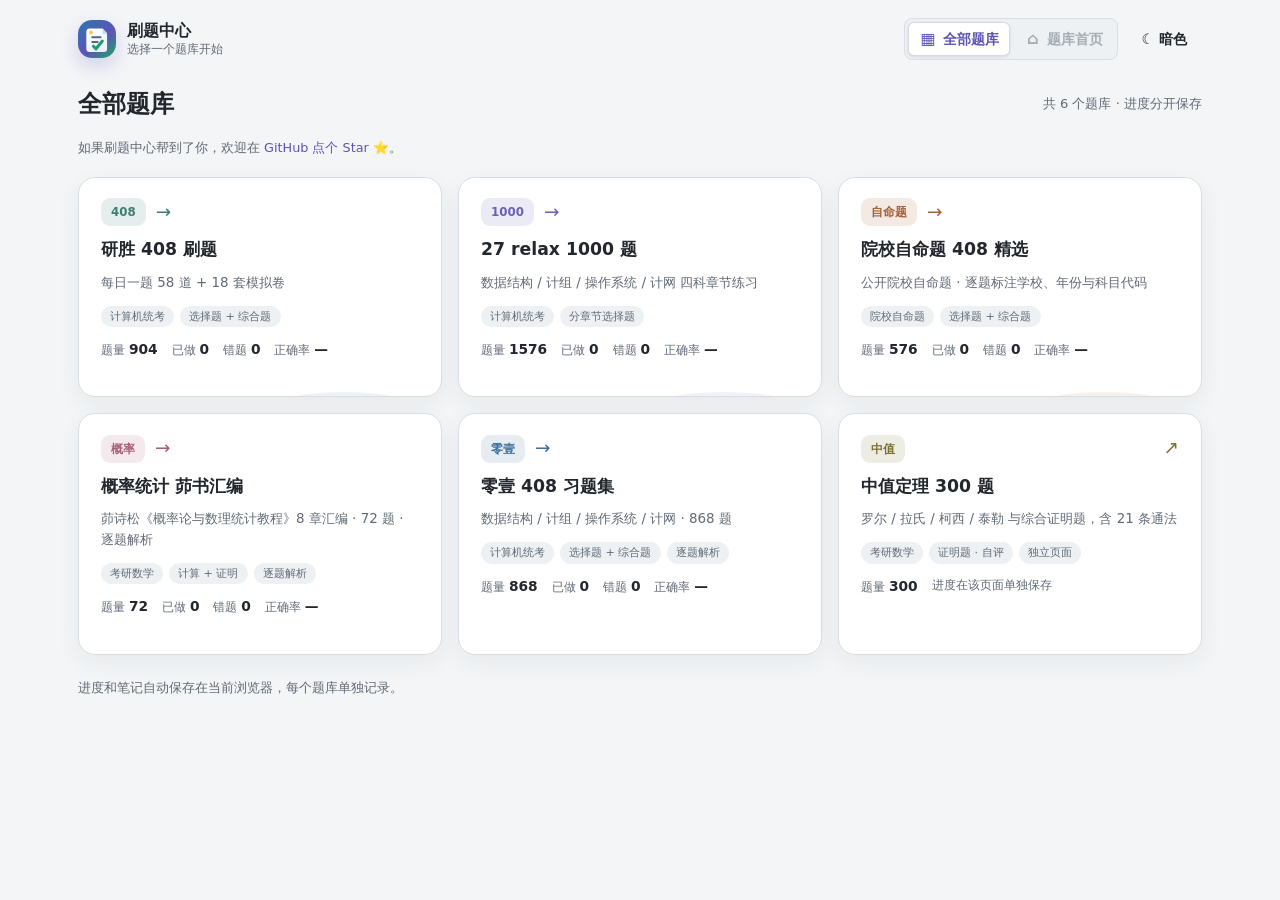
==== index.html @ 4f024f5d "发布刷题中心：独立题库资源、本地进度保存与 Star 提示" ====
<!DOCTYPE html>
<html lang="zh-CN">
  <head>
    <meta charset="UTF-8" />
    <meta name="viewport" content="width=device-width, initial-scale=1" />
    <meta name="color-scheme" content="light dark" />
    <meta name="theme-color" content="#f3f5f7" id="theme-color" />
    <link rel="icon" type="image/svg+xml" href="favicon.svg" />
    <title>刷题中心</title>
    <script>
      (() => {
        const themeKey = "quizhub_theme_v1";
        let savedTheme = "";
        try {
          savedTheme =
            localStorage.getItem(themeKey) ||
            localStorage.getItem("yansheng_daily_theme_v1") ||
            localStorage.getItem("relax1000_theme_v1") ||
            "";
        } catch (_) {}
        const systemTheme =
          window.matchMedia && window.matchMedia("(prefers-color-scheme: dark)").matches
            ? "dark"
            : "light";
        const theme = savedTheme === "dark" || savedTheme === "light" ? savedTheme : systemTheme;
        document.documentElement.dataset.theme = theme;
        document.documentElement.style.colorScheme = theme;
      })();
    </script>
    <link rel="stylesheet" href="vendor/katex/katex.min.css" />
    <link rel="stylesheet" href="style.css" />
  </head>
  <body>
    <div class="app">
      <header class="topbar">
        <div class="brand">
          <span class="brand-mark" aria-hidden="true">
            <img src="favicon.svg" alt="" />
          </span>
          <div class="brand-copy">
            <h1 id="brand-title">刷题中心</h1>
            <span id="brand-sub">选择一个题库开始</span>
          </div>
        </div>
        <div class="top-actions">
          <nav class="location-nav" aria-label="主要页面">
            <button
              type="button"
              class="btn location-nav-btn is-current"
              id="btn-banks"
              aria-current="page"
            >
              <span class="location-nav-icon" aria-hidden="true">▦</span>
              <span>全部题库</span>
            </button>
            <button
              type="button"
              class="btn location-nav-btn"
              id="btn-home"
              aria-label="题库首页，先选择一个题库"
              title="先选择一个题库"
              disabled
            >
              <span class="location-nav-icon" aria-hidden="true">⌂</span>
              <span>题库首页</span>
            </button>
          </nav>
          <button type="button" class="btn btn-ghost" id="btn-theme" aria-pressed="false">
            ☾ 暗色
          </button>
          <button type="button" class="btn btn-ghost hidden" id="btn-reset" title="清空当前题库的本地进度">
            清空进度
          </button>
        </div>
      </header>

      <main id="main-content">
        <div
          class="storage-warning"
          id="storage-warning"
          hidden
          role="status"
          aria-live="polite"
          aria-atomic="true"
        ></div>

        <!-- 题库选择 -->
        <section id="view-banks" aria-labelledby="banks-title">
          <div class="page-title">
            <h2 id="banks-title" tabindex="-1">全部题库</h2>
            <span class="page-title-note" id="banks-note"></span>
          </div>
          <p class="bank-tip star-request">
            如果刷题中心帮到了你，欢迎在
            <a href="https://github.com/Hokkaidoooo/quiz-hub" target="_blank" rel="noopener noreferrer">GitHub 点个 Star ⭐</a>。
          </p>
          <div class="bank-grid" id="bank-grid"></div>
          <p class="bank-tip">
            进度和笔记自动保存在当前浏览器，每个题库单独记录。
          </p>
        </section>

        <!-- 题库首页 -->
        <section id="view-home" class="hidden" aria-labelledby="home-title">
          <h2 class="visually-hidden" id="home-title" tabindex="-1">做题首页</h2>
          <div class="card home-hero">
            <div class="home-hero-copy">
              <span class="eyebrow">每日一句</span>
              <h2 id="home-greeting" class="quote-en">Talk is cheap. Show me the code.</h2>
              <p id="home-nudge" class="quote-zh">空谈无益，给我看代码。</p>
              <p id="home-quote-author" class="quote-author">— Linus Torvalds</p>
            </div>
            <div class="home-hero-row">
              <div class="stat-row" id="home-stats"></div>
              <div class="home-actions">
                <button type="button" class="btn btn-primary" id="btn-continue">继续上次</button>
                <button type="button" class="btn" id="btn-wrong">错题本</button>
                <button type="button" class="btn" id="btn-notes">笔记本</button>
                <button type="button" class="btn hidden" id="btn-methods">通法库</button>
              </div>
            </div>
          </div>
          <section class="card accuracy-card" aria-labelledby="accuracy-title">
            <div class="accuracy-heading">
              <h2 id="accuracy-title">正确率汇总</h2>
              <p>按每题最新作答统计</p>
            </div>
            <div class="accuracy-summary" id="accuracy-summary"></div>
          </section>
          <div class="subject-grid" id="subject-grid"></div>
        </section>

        <!-- 章节列表 -->
        <section id="view-chapters" class="hidden" aria-labelledby="chapter-title">
          <div class="page-title">
            <h2 id="chapter-title" tabindex="-1">章节</h2>
            <button type="button" class="btn" id="btn-back-chapters">返回首页</button>
          </div>
          <div class="chapter-list" id="chapter-list"></div>
        </section>

        <!-- 通法库 -->
        <section id="view-methods" class="hidden" aria-labelledby="methods-title">
          <div class="page-title">
            <h2 id="methods-title" tabindex="-1">通法库</h2>
            <button type="button" class="btn" id="btn-back-methods">返回首页</button>
          </div>
          <div class="method-filter" id="method-filter" role="group" aria-label="按类别筛选通法"></div>
          <div class="method-list" id="method-list"></div>
        </section>

        <!-- 做题 -->
        <section id="view-quiz" class="hidden" aria-labelledby="quiz-title">
          <h2 class="visually-hidden" id="quiz-title" tabindex="-1">答题</h2>
          <div class="quiz-header">
            <div class="quiz-meta-row">
              <div class="quiz-meta" id="quiz-meta"></div>
              <button type="button" class="btn btn-ghost hidden" id="btn-back-to-chapters">
                返回章节
              </button>
            </div>
            <div class="quiz-progress">
              <div class="progress-bar" id="quiz-progress-bar">
                <i
                  id="quiz-progress-fill"
                  role="progressbar"
                  aria-label="做题进度"
                  aria-valuemin="0"
                  aria-valuemax="100"
                  aria-valuenow="0"
                ></i>
              </div>
              <div class="quiz-progress-text" id="quiz-progress-text"></div>
            </div>
            <div class="quiz-source hidden" id="quiz-source"></div>
          </div>

          <div class="card quiz-card">
            <div class="question-guide">
              <span id="question-guide-text">选出最合适的一项</span>
              <span class="question-guide-tools">
                <span class="shortcut-hint" aria-hidden="true">键盘 A–E 也可作答</span>
                <button type="button" class="btn btn-ghost btn-ai" id="btn-ai">AI 讲解</button>
              </span>
            </div>
            <div class="stem" id="stem"></div>
            <div class="method-hint hidden" id="method-hint"></div>
            <div class="options" id="options"></div>
            <div
              class="feedback hidden"
              id="feedback"
              role="status"
              aria-live="polite"
              aria-atomic="true"
            ></div>
            <div class="post-answer hidden" id="post-answer">
              <span id="post-answer-hint">理解以后再继续，记得更牢。</span>
              <button type="button" class="btn btn-primary" id="btn-next-answer">
                下一题 <span aria-hidden="true">→</span>
              </button>
            </div>
            <div
              class="explanation hidden"
              id="explanation"
              role="region"
              aria-labelledby="explanation-title"
            >
              <div class="explanation-heading">
                <div>
                  <span class="section-kicker">答案拆解</span>
                  <h4 id="explanation-title">解析</h4>
                </div>
                <div class="explanation-tools">
                  <span class="explanation-meta" id="explanation-meta"></span>
                  <button
                    type="button"
                    class="btn btn-ghost hidden"
                    id="btn-explanation-toggle"
                    aria-controls="explanation-body"
                    aria-expanded="true"
                  >
                    收起解析
                  </button>
                </div>
              </div>
              <div class="explanation-preview hidden" id="explanation-preview"></div>
              <div class="body" id="explanation-body"></div>
            </div>
            <div class="note-panel hidden" id="note-panel" aria-labelledby="note-heading">
              <div class="note-header">
                <h4 id="note-heading">我的笔记</h4>
                <button
                  type="button"
                  class="btn btn-ghost"
                  id="btn-note-toggle"
                  aria-controls="note-body"
                  aria-expanded="false"
                >
                  写笔记
                </button>
              </div>
              <div class="note-snippet hidden" id="note-snippet"></div>
              <div class="note-body hidden" id="note-body">
                <div class="note-tabs" role="tablist" aria-label="笔记编辑与预览">
                  <button
                    type="button"
                    class="note-tab active"
                    id="btn-note-edit"
                    role="tab"
                    aria-selected="true"
                    aria-controls="note-edit-panel"
                    tabindex="0"
                  >
                    编辑
                  </button>
                  <button
                    type="button"
                    class="note-tab"
                    id="btn-note-preview-tab"
                    role="tab"
                    aria-selected="false"
                    aria-controls="note-preview"
                    tabindex="-1"
                  >
                    预览
                  </button>
                </div>
                <div id="note-edit-panel" role="tabpanel" aria-labelledby="btn-note-edit">
                  <label class="visually-hidden" for="note-input">笔记内容</label>
                  <textarea
                    id="note-input"
                    class="note-input"
                    rows="7"
                    maxlength="10000"
                    placeholder="可选：记录易错点、推导或总结…&#10;支持 Markdown 与公式，例如 **重点**、$O(n)$、$$\sum_{i=1}^{n} i$$"
                    spellcheck="true"
                  ></textarea>
                </div>
                <div
                  id="note-preview"
                  class="note-preview hidden"
                  role="tabpanel"
                  aria-labelledby="btn-note-preview-tab"
                  aria-live="polite"
                ></div>
                <div class="note-toolbar">
                  <span
                    class="note-hint"
                    id="note-status"
                    role="status"
                    aria-live="polite"
                    aria-atomic="true"
                    >自动保存 · Markdown / $公式$</span
                  >
                  <button type="button" class="btn btn-ghost" id="btn-note-clear">清空</button>
                </div>
              </div>
            </div>
            <div class="quiz-footer">
              <button type="button" class="btn" id="btn-prev" aria-keyshortcuts="P ArrowLeft">
                上一题
              </button>
              <button type="button" class="btn btn-primary" id="btn-next" aria-keyshortcuts="N ArrowRight">
                下一题
              </button>
              <button type="button" class="btn hidden" id="btn-retry" title="清除本题作答并重新选择">
                重做本题
              </button>
              <div class="spacer"></div>
              <div class="jump-box">
                <label for="jump-input">跳转</label>
                <input type="number" id="jump-input" min="1" />
                <button type="button" class="btn" id="btn-jump">前往</button>
              </div>
            </div>
          </div>
        </section>
      </main>
    </div>

    <!-- AI 讲解 -->
    <div class="ai-overlay" id="ai-overlay" hidden></div>
    <aside class="ai-panel" id="ai-panel" aria-labelledby="ai-panel-title" aria-hidden="true" hidden>
      <header class="ai-panel-head">
        <div>
          <h2 id="ai-panel-title">AI 讲解</h2>
          <p class="ai-panel-sub" id="ai-question-label">未选择题目</p>
        </div>
        <div class="ai-head-actions">
          <button type="button" class="btn btn-ghost" id="btn-ai-settings">设置</button>
          <button type="button" class="btn btn-ghost" id="btn-ai-clear">清空对话</button>
          <button type="button" class="btn btn-ghost" id="btn-ai-close" aria-label="关闭 AI 讲解">✕</button>
        </div>
      </header>
      <div class="ai-error hidden" id="ai-error" role="alert"></div>
      <div class="ai-messages" id="ai-messages" role="log" aria-live="polite"></div>
      <form class="ai-composer" id="ai-composer">
        <label class="visually-hidden" for="ai-input">向 AI 提问</label>
        <textarea
          id="ai-input"
          rows="2"
          maxlength="4000"
          placeholder="就这道题提问，例如：为什么要这样构造辅助函数？"
        ></textarea>
        <div class="ai-composer-row">
          <span class="ai-composer-status" id="ai-status">本题上下文已就绪</span>
          <button type="submit" class="btn btn-primary" id="btn-ai-send">发送</button>
        </div>
      </form>
    </aside>

    <div class="ai-settings" id="ai-settings" hidden role="dialog" aria-modal="true" aria-labelledby="ai-settings-title">
      <form class="ai-settings-card" id="ai-settings-form">
        <h3 id="ai-settings-title">AI 接口设置</h3>
        <p class="ai-settings-note">
          填服务商地址和 API Key，点「获取模型」再从列表里挑一个就能用。Key 只存在这台电脑的浏览器里。
        </p>

        <div class="ai-field">
          <span class="ai-field-label">
            <label for="ai-base-url">① 服务商地址</label>
            <span class="ai-field-hint">通常以 /v1 结尾</span>
          </span>
          <input
            type="text"
            id="ai-base-url"
            list="ai-baseurl-presets"
            placeholder="https://api.deepseek.com/v1"
            autocomplete="off"
            spellcheck="false"
          />
          <datalist id="ai-baseurl-presets">
            <option value="https://api.deepseek.com/v1">DeepSeek</option>
            <option value="https://api.siliconflow.cn/v1">硅基流动</option>
            <option value="https://api.openai.com/v1">OpenAI</option>
            <option value="https://open.bigmodel.cn/api/paas/v4">智谱 GLM</option>
            <option value="https://dashscope.aliyuncs.com/compatible-mode/v1">通义千问</option>
            <option value="https://ark.cn-beijing.volces.com/api/v3">豆包 / 火山方舟</option>
            <option value="http://127.0.0.1:11434/v1">Ollama 本机</option>
          </datalist>
        </div>

        <div class="ai-field">
          <span class="ai-field-label">
            <label for="ai-api-key">② API Key</label>
            <button type="button" class="ai-link-btn" id="btn-ai-key-visible">显示</button>
          </span>
          <input
            type="password"
            id="ai-api-key"
            placeholder="sk-…"
            autocomplete="off"
            spellcheck="false"
          />
        </div>

        <div class="ai-field">
          <span class="ai-field-label">
            <label for="ai-model-picker">③ 模型</label>
            <span class="ai-field-hint" id="ai-model-hint">先填好上面两项</span>
          </span>
          <div class="ai-model-row">
            <select id="ai-model-picker" disabled>
              <option value="">尚未获取模型列表</option>
            </select>
            <button type="button" class="btn" id="btn-ai-models">获取模型</button>
          </div>
          <input
            type="search"
            id="ai-model-filter"
            class="ai-model-filter hidden"
            placeholder="筛选模型，例如 deepseek"
            autocomplete="off"
            spellcheck="false"
          />
          <label class="ai-model-manual">
            <span>实际使用</span>
            <input
              type="text"
              id="ai-model"
              placeholder="模型名，也可以手动填"
              autocomplete="off"
              spellcheck="false"
            />
          </label>
        </div>

        <div class="ai-field ai-prompt-field">
          <span class="ai-field-label">
            <label for="ai-system-prompt">④ 系统提示词（可选）</label>
            <span class="ai-field-hint">保留当前题目上下文</span>
          </span>
          <textarea
            id="ai-system-prompt"
            rows="6"
            placeholder="例如：先分析我的思路，再给下一步提示。"
            spellcheck="true"
          ></textarea>
        </div>

        <label class="ai-check">
          <input type="checkbox" id="ai-remember-key" />
          <span>把 Key 记在这台电脑（不勾选则只在本次浏览器会话有效）</span>
        </label>
        <div class="ai-settings-status" id="ai-settings-status"></div>
        <div class="ai-settings-actions">
          <button type="button" class="btn" id="btn-ai-test">测试对话</button>
          <div class="spacer"></div>
          <button type="button" class="btn" id="btn-ai-settings-cancel">取消</button>
          <button type="submit" class="btn btn-primary">保存</button>
        </div>
      </form>
    </div>

    <div class="toast" id="toast" role="status" aria-live="polite" aria-atomic="true"></div>

    <script src="banks.js"></script>
    <script defer src="vendor/katex/katex.min.js"></script>
    <script defer src="vendor/katex/contrib/auto-render.min.js"></script>
    <script defer src="vendor/marked/marked.umd.js"></script>
    <script defer src="vendor/dompurify/purify.min.js"></script>
    <script defer src="ai.js"></script>
    <script defer src="app.js"></script>
  </body>
</html>
---- style.css ----
:root {
  color-scheme: light;
  --bg: #f3f5f7;
  --card: #ffffff;
  --card-strong: #ffffff;
  --text: #22272d;
  --muted: #606a75;
  --border: #d8dee5;
  --control-border: #8d98a4;
  --primary: #5c54b5;
  --primary-hover: #4b449b;
  --primary-soft: #eeecfb;
  --focus: #766ce0;
  --ok: #177a5a;
  --ok-soft: #e7f6ef;
  --ok-text: #0d6549;
  --bad: #b54848;
  --bad-soft: #fbeaea;
  --bad-text: #913737;
  --warn: #a8641a;
  --surface-subtle: #f6f8fa;
  --surface-hover: #f1f2fb;
  --surface-neutral: #edf1f4;
  --surface-track: #e4e8f1;
  --key-text: #414a54;
  --explanation-title: #2f363d;
  --explanation-text: #343b43;
  --warning-border: #d79b43;
  --warning-bg: #fff5dc;
  --warning-text: #754510;
  --image-error-border: #bf6262;
  --image-error-bg: #fff1f0;
  --image-error-text: #8f3232;
  --toast-bg: #242a30;
  --toast-text: #ffffff;
  --hero-start: #edf3fb;
  --hero-end: #fff4f0;
  --shadow: 0 1px 2px rgba(36, 43, 50, 0.05), 0 14px 38px rgba(36, 43, 50, 0.08);
  --shadow-soft: 0 8px 24px rgba(36, 43, 50, 0.06);
  --radius: 18px;
  --font: "Segoe UI", "PingFang SC", "Microsoft YaHei", system-ui, sans-serif;
  --mono: "Cascadia Code", "Consolas", monospace;
  --session-accent: var(--primary);
  --session-soft: var(--primary-soft);
}

html[data-theme="dark"] {
  color-scheme: dark;
  --bg: #15181b;
  --card: #202428;
  --card-strong: #272c31;
  --text: #eef2f5;
  --muted: #adb6bf;
  --border: #414950;
  --control-border: #707b85;
  --primary: #a59df1;
  --primary-hover: #b8b1ff;
  --primary-soft: #343248;
  --focus: #b0a8ff;
  --ok: #65cda5;
  --ok-soft: #203b31;
  --ok-text: #9de6c9;
  --bad: #f18a8a;
  --bad-soft: #442b2b;
  --bad-text: #ffb5b5;
  --warn: #e3ae63;
  --surface-subtle: #1b1f23;
  --surface-hover: #2c2b39;
  --surface-neutral: #30363c;
  --surface-track: #353346;
  --key-text: #d8dee4;
  --explanation-title: #eef2f5;
  --explanation-text: #dce2e7;
  --warning-border: #946a30;
  --warning-bg: #392f20;
  --warning-text: #f1d09d;
  --image-error-border: #a75d5d;
  --image-error-bg: #382727;
  --image-error-text: #ffb5b5;
  --toast-bg: #eef2f5;
  --toast-text: #22272d;
  --hero-start: #252d39;
  --hero-end: #382c2a;
  --shadow: 0 1px 2px rgba(0, 0, 0, 0.24), 0 18px 44px rgba(0, 0, 0, 0.25);
  --shadow-soft: 0 10px 26px rgba(0, 0, 0, 0.18);
}

* {
  box-sizing: border-box;
}

html {
  width: 100%;
  max-width: 100%;
  overflow-x: hidden;
  font-size: 16px;
}

html,
body {
  min-height: 100%;
  width: 100%;
  max-width: 100%;
  margin: 0;
  padding: 0;
  background: var(--bg);
  color: var(--text);
  font-family: var(--font);
  line-height: 1.55;
}

body {
  overflow-x: hidden;
  position: relative;
}

button,
input,
select,
textarea {
  font: inherit;
}

button {
  border: 0;
  cursor: pointer;
}

:where(button, input, textarea, [tabindex]):focus-visible {
  outline: 3px solid var(--focus);
  outline-offset: 3px;
}

a {
  color: var(--primary);
  text-decoration: none;
}

.app {
  width: min(100%, 1180px);
  min-width: 0;
  max-width: 100%;
  margin: 0 auto;
  padding: 18px 28px 48px;
}

.app > main,
.app > main > section,
.app > header {
  min-width: 0;
  max-width: 100%;
}

.topbar {
  display: flex;
  align-items: center;
  justify-content: space-between;
  gap: 12px 20px;
  margin-bottom: 26px;
}

.brand {
  display: flex;
  align-items: center;
  min-width: 0;
}

.brand-mark {
  display: inline-flex;
  align-items: center;
  justify-content: center;
  width: 38px;
  height: 38px;
  flex: 0 0 auto;
  margin-right: 11px;
  border-radius: 14px;
  background: var(--card);
  box-shadow: 0 8px 18px color-mix(in srgb, var(--primary) 22%, transparent);
  overflow: hidden;
}

.brand-mark img {
  display: block;
  width: 100%;
  height: 100%;
}

.brand-copy {
  min-width: 0;
}

.brand h1 {
  margin: 0;
  font-size: 1.02rem;
  font-weight: 760;
  letter-spacing: 0;
  line-height: 1.2;
}

.brand-copy > span {
  display: block;
  margin-top: 2px;
  color: var(--muted);
  font-size: 0.76rem;
  line-height: 1.25;
}

.top-actions {
  display: flex;
  align-items: center;
  flex-wrap: wrap;
  justify-content: flex-end;
  gap: 8px;
}

.top-actions .btn {
  min-width: 44px;
}

.location-nav {
  display: inline-flex;
  align-items: center;
  gap: 3px;
  padding: 3px;
  border: 1px solid var(--border);
  border-radius: 8px;
  background: var(--surface-neutral);
}

.location-nav .location-nav-btn {
  min-height: 34px;
  padding: 6px 10px;
  border-color: transparent;
  border-radius: 6px;
  background: transparent;
  color: var(--muted);
  box-shadow: none;
}

.location-nav .location-nav-btn:hover:not(:disabled):not(.is-current) {
  border-color: transparent;
  background: var(--surface-hover);
  color: var(--text);
  box-shadow: none;
}

.location-nav .location-nav-btn.is-current {
  border-color: color-mix(in srgb, var(--primary) 24%, transparent);
  background: var(--card-strong);
  color: var(--primary);
  box-shadow: 0 1px 3px color-mix(in srgb, var(--text) 12%, transparent);
}

.location-nav .location-nav-btn:disabled {
  border-color: transparent;
  background: transparent;
  color: var(--muted);
  opacity: 0.5;
}

.location-nav-icon {
  width: 1.1em;
  flex: 0 0 1.1em;
  font-size: 1rem;
  line-height: 1;
  text-align: center;
}

.btn {
  display: inline-flex;
  align-items: center;
  justify-content: center;
  gap: 6px;
  min-height: 40px;
  padding: 8px 14px;
  border: 1px solid var(--control-border);
  border-radius: 11px;
  background: var(--card-strong);
  color: var(--text);
  font-size: 0.88rem;
  font-weight: 650;
  line-height: 1.2;
  transition: transform 0.16s ease, border-color 0.16s ease, background 0.16s ease,
    box-shadow 0.16s ease;
}

.btn:hover {
  border-color: var(--primary);
  background: var(--surface-hover);
  box-shadow: 0 5px 14px color-mix(in srgb, var(--primary) 10%, transparent);
}

.btn:active {
  transform: translateY(1px);
}

.btn-primary {
  border-color: var(--primary);
  background: var(--primary);
  color: #fff;
}

html[data-theme="dark"] .btn-primary {
  color: #1e1d28;
}

.btn-primary:hover {
  border-color: var(--primary-hover);
  background: var(--primary-hover);
}

.btn-ghost {
  border-color: transparent;
  background: transparent;
}

.btn:disabled {
  opacity: 0.42;
  cursor: not-allowed;
  box-shadow: none;
}

.card {
  min-width: 0;
  max-width: 100%;
  padding: 22px 24px;
  border: 1px solid var(--border);
  border-radius: var(--radius);
  background: var(--card);
  box-shadow: var(--shadow-soft);
}

.hidden {
  display: none !important;
}

.visually-hidden {
  position: absolute;
  width: 1px;
  height: 1px;
  padding: 0;
  margin: -1px;
  overflow: hidden;
  clip: rect(0 0 0 0);
  white-space: nowrap;
  border: 0;
}

.storage-warning {
  margin-bottom: 18px;
  padding: 12px 16px;
  border: 1px solid var(--warning-border);
  border-radius: 12px;
  background: var(--warning-bg);
  color: var(--warning-text);
  font-size: 0.9rem;
}

/* Home */
.home-hero {
  display: grid;
  grid-template-columns: minmax(0, 0.9fr) minmax(0, 1.25fr);
  align-items: center;
  gap: 30px;
  min-height: 194px;
  margin-bottom: 16px;
  padding: 30px 34px;
  overflow: hidden;
  background: linear-gradient(135deg, var(--hero-start), var(--hero-end));
  box-shadow: var(--shadow);
}

.home-hero-copy {
  position: relative;
  z-index: 1;
}

.eyebrow,
.section-kicker,
.preview-label {
  display: block;
  color: var(--primary);
  font-size: 0.72rem;
  font-weight: 800;
  letter-spacing: 0;
  line-height: 1.2;
  text-transform: uppercase;
}

/* 英文为主体，中文为译注 */
.home-hero-copy h2,
.home-hero-copy .quote-en {
  max-width: 36rem;
  margin: 9px 0 8px;
  color: var(--text);
  font-size: 1.42rem;
  line-height: 1.32;
  letter-spacing: -0.01em;
  font-weight: 700;
  font-style: normal;
}

.home-hero-copy p,
.home-hero-copy .quote-zh {
  max-width: 34rem;
  margin: 0;
  color: var(--muted);
  font-size: 0.92rem;
  line-height: 1.45;
  font-style: normal;
  font-weight: 500;
}

.home-hero-copy .quote-author {
  margin-top: 10px;
  color: color-mix(in srgb, var(--muted) 88%, var(--primary));
  font-size: 0.78rem;
  font-style: normal;
  font-weight: 600;
}

.home-hero-row {
  display: flex;
  flex-direction: column;
  gap: 18px;
  min-width: 0;
}

.stat-row {
  display: flex;
  flex-wrap: wrap;
  gap: 8px;
  min-width: 0;
}

.stat-row > span {
  display: inline-flex;
  align-items: baseline;
  gap: 4px;
  padding: 6px 10px;
  border: 1px solid color-mix(in srgb, var(--border) 82%, transparent);
  border-radius: 999px;
  background: color-mix(in srgb, var(--card-strong) 74%, transparent);
  color: var(--muted);
  font-size: 0.78rem;
}

.stat-row strong {
  color: var(--text);
  font-size: 0.9rem;
}

.home-actions {
  display: grid;
  grid-template-columns: 1.35fr 1fr 1fr;
  gap: 9px;
  width: 100%;
}

.home-actions .btn {
  min-width: 0;
}

.accuracy-card {
  display: grid;
  grid-template-columns: minmax(8.5rem, 0.32fr) minmax(0, 1fr);
  gap: 22px;
  margin-bottom: 16px;
  padding: 20px 24px;
}

.accuracy-heading {
  align-self: center;
}

.accuracy-heading h2 {
  margin: 0 0 5px;
  font-size: 1rem;
  line-height: 1.2;
}

.accuracy-heading p {
  margin: 0;
  color: var(--muted);
  font-size: 0.76rem;
}

.accuracy-summary {
  display: grid;
  grid-template-columns: minmax(8rem, 0.32fr) minmax(0, 1fr);
  gap: 18px;
  min-width: 0;
}

.accuracy-overall {
  display: flex;
  flex-direction: column;
  justify-content: center;
  min-width: 0;
  padding: 12px 14px;
  border-radius: 13px;
  background: var(--primary-soft);
}

.accuracy-overall > span,
.accuracy-overall > small {
  color: var(--muted);
  font-size: 0.72rem;
}

.accuracy-overall > strong {
  margin: 2px 0;
  font-size: 1.55rem;
  line-height: 1.08;
}

.accuracy-subjects {
  display: grid;
  grid-template-columns: repeat(2, minmax(0, 1fr));
  gap: 10px 18px;
  align-content: center;
  min-width: 0;
}

.accuracy-item {
  min-width: 0;
}

.accuracy-item-head {
  display: flex;
  align-items: baseline;
  justify-content: space-between;
  gap: 8px;
  min-width: 0;
  font-size: 0.8rem;
}

.accuracy-item-head > span {
  overflow: hidden;
  text-overflow: ellipsis;
  white-space: nowrap;
}

.accuracy-detail {
  margin-top: 1px;
  color: var(--muted);
  font-size: 0.7rem;
}

.accuracy-bar,
.progress-bar {
  height: 6px;
  overflow: hidden;
  border-radius: 999px;
  background: var(--surface-track);
}

.accuracy-bar {
  margin-top: 5px;
}

.accuracy-bar > i,
.progress-bar > i {
  display: block;
  width: 0;
  height: 100%;
  max-width: 100%;
  border-radius: inherit;
  background: linear-gradient(90deg, color-mix(in srgb, var(--primary) 65%, #fff), var(--primary));
  transition: width 0.28s ease;
}

.subject-grid {
  display: grid;
  grid-template-columns: repeat(4, minmax(0, 1fr));
  gap: 14px;
  min-width: 0;
  margin-bottom: 18px;
}

.subject-card {
  --session-accent: var(--primary);
  position: relative;
  min-width: 0;
  min-height: 174px;
  padding: 19px 20px;
  overflow: hidden;
  border: 1px solid var(--border);
  border-radius: 17px;
  background: var(--card);
  color: var(--text);
  text-align: left;
  box-shadow: var(--shadow-soft);
  transition: transform 0.18s ease, border-color 0.18s ease, box-shadow 0.18s ease;
}

.subject-card::after {
  content: "";
  position: absolute;
  inset: auto -12% -58% 35%;
  height: 130px;
  border-radius: 50%;
  background: color-mix(in srgb, var(--session-accent) 9%, transparent);
  pointer-events: none;
}

.subject-card:hover {
  z-index: 1;
  border-color: var(--session-accent);
  box-shadow: 0 15px 32px color-mix(in srgb, var(--session-accent) 14%, transparent);
  transform: translateY(-3px);
}

.subject-card-heading {
  display: flex;
  align-items: center;
  justify-content: space-between;
  margin-bottom: 22px;
}

.subject-code {
  display: inline-flex;
  align-items: center;
  justify-content: center;
  min-width: 38px;
  height: 28px;
  padding: 0 9px;
  border-radius: 9px;
  background: color-mix(in srgb, var(--session-accent) 13%, transparent);
  color: var(--session-accent);
  font-size: 0.72rem;
  font-weight: 850;
  letter-spacing: 0;
}

.subject-arrow {
  color: var(--session-accent);
  font-size: 1.15rem;
  transition: transform 0.18s ease;
}

.subject-card:hover .subject-arrow {
  transform: translateX(3px);
}

.subject-card h3 {
  margin: 0 0 5px;
  font-size: 1rem;
  line-height: 1.25;
}

.subject-card .meta {
  display: flex;
  justify-content: space-between;
  gap: 8px;
  margin-bottom: 13px;
  color: var(--muted);
  font-size: 0.73rem;
}

.subject-card .progress-bar > i {
  background: var(--session-accent);
}

.subject-card[data-subject="ds"],
#view-quiz[data-subject="ds"],
#view-chapters[data-subject="ds"] {
  --session-accent: #3f7f72;
  --session-soft: #e6f1ed;
}

.subject-card[data-subject="co"],
#view-quiz[data-subject="co"],
#view-chapters[data-subject="co"] {
  --session-accent: #6962b7;
  --session-soft: #eeecfa;
}

.subject-card[data-subject="os"],
#view-quiz[data-subject="os"],
#view-chapters[data-subject="os"] {
  --session-accent: #a46034;
  --session-soft: #f8ece3;
}

.subject-card[data-subject="cn"],
#view-quiz[data-subject="cn"],
#view-chapters[data-subject="cn"] {
  --session-accent: #a75c76;
  --session-soft: #f7e9ee;
}

html[data-theme="dark"] .subject-card[data-subject="ds"],
html[data-theme="dark"] #view-quiz[data-subject="ds"],
html[data-theme="dark"] #view-chapters[data-subject="ds"] {
  --session-accent: #7cc3b2;
  --session-soft: #263b36;
}

html[data-theme="dark"] .subject-card[data-subject="co"],
html[data-theme="dark"] #view-quiz[data-subject="co"],
html[data-theme="dark"] #view-chapters[data-subject="co"] {
  --session-accent: #aaa4ef;
  --session-soft: #35334b;
}

html[data-theme="dark"] .subject-card[data-subject="os"],
html[data-theme="dark"] #view-quiz[data-subject="os"],
html[data-theme="dark"] #view-chapters[data-subject="os"] {
  --session-accent: #e4a274;
  --session-soft: #443329;
}

html[data-theme="dark"] .subject-card[data-subject="cn"],
html[data-theme="dark"] #view-quiz[data-subject="cn"],
html[data-theme="dark"] #view-chapters[data-subject="cn"] {
  --session-accent: #dc91aa;
  --session-soft: #412f36;
}

.subject-card[data-subject="daily"],
#view-quiz[data-subject="daily"],
#view-chapters[data-subject="daily"] {
  --session-accent: #386fa4;
  --session-soft: #e7f0f8;
}

.subject-card[data-subject^="mock-wangdao"],
#view-quiz[data-subject^="mock-wangdao"],
#view-chapters[data-subject^="mock-wangdao"] {
  --session-accent: #39766b;
  --session-soft: #e6f1ed;
}

.subject-card[data-subject^="mock-lingyi"],
#view-quiz[data-subject^="mock-lingyi"],
#view-chapters[data-subject^="mock-lingyi"] {
  --session-accent: #a2573d;
  --session-soft: #f7ebe5;
}

.subject-card[data-subject^="mock-jingcheng"],
#view-quiz[data-subject^="mock-jingcheng"],
#view-chapters[data-subject^="mock-jingcheng"] {
  --session-accent: #765f96;
  --session-soft: #efebf5;
}

html[data-theme="dark"] .subject-card[data-subject="daily"],
html[data-theme="dark"] #view-quiz[data-subject="daily"],
html[data-theme="dark"] #view-chapters[data-subject="daily"] {
  --session-accent: #83b7e5;
  --session-soft: #293b4c;
}

html[data-theme="dark"] .subject-card[data-subject^="mock-wangdao"],
html[data-theme="dark"] #view-quiz[data-subject^="mock-wangdao"],
html[data-theme="dark"] #view-chapters[data-subject^="mock-wangdao"] {
  --session-accent: #79bfaf;
  --session-soft: #283c37;
}

html[data-theme="dark"] .subject-card[data-subject^="mock-lingyi"],
html[data-theme="dark"] #view-quiz[data-subject^="mock-lingyi"],
html[data-theme="dark"] #view-chapters[data-subject^="mock-lingyi"] {
  --session-accent: #df9b7f;
  --session-soft: #44332d;
}

html[data-theme="dark"] .subject-card[data-subject^="mock-jingcheng"],
html[data-theme="dark"] #view-quiz[data-subject^="mock-jingcheng"],
html[data-theme="dark"] #view-chapters[data-subject^="mock-jingcheng"] {
  --session-accent: #b9a2d8;
  --session-soft: #393348;
}

/* Chapters */
#view-chapters {
  width: min(100%, 900px);
  margin: 0 auto;
}

.page-title {
  display: flex;
  align-items: center;
  justify-content: space-between;
  gap: 16px;
  margin-bottom: 18px;
}

.page-title h2 {
  margin: 0;
  font-size: 1.5rem;
  letter-spacing: 0;
}

.chapter-list {
  display: flex;
  flex-direction: column;
  gap: 10px;
}

.chapter-item {
  display: flex;
  align-items: center;
  justify-content: space-between;
  gap: 18px;
  width: 100%;
  min-height: 74px;
  padding: 15px 18px;
  border: 1px solid var(--border);
  border-radius: 15px;
  background: var(--card);
  color: var(--text);
  text-align: left;
  box-shadow: 0 5px 16px rgba(55, 47, 34, 0.035);
  transition: transform 0.16s ease, border-color 0.16s ease, background 0.16s ease;
}

.chapter-item:hover:not(:disabled) {
  border-color: var(--session-accent);
  background: color-mix(in srgb, var(--session-soft) 52%, var(--card));
  transform: translateX(3px);
}

.chapter-item:disabled {
  opacity: 0.48;
  cursor: not-allowed;
  box-shadow: none;
}

.chapter-item[data-subject="ds"] {
  --session-accent: #3f7f72;
  --session-soft: #e6f1ed;
}

.chapter-item[data-subject="co"] {
  --session-accent: #6962b7;
  --session-soft: #eeecfa;
}

.chapter-item[data-subject="os"] {
  --session-accent: #a46034;
  --session-soft: #f8ece3;
}

.chapter-item[data-subject="cn"] {
  --session-accent: #a75c76;
  --session-soft: #f7e9ee;
}

html[data-theme="dark"] .chapter-item[data-subject="ds"] {
  --session-accent: #7cc3b2;
  --session-soft: #263b36;
}

html[data-theme="dark"] .chapter-item[data-subject="co"] {
  --session-accent: #aaa4ef;
  --session-soft: #35334b;
}

html[data-theme="dark"] .chapter-item[data-subject="os"] {
  --session-accent: #e4a274;
  --session-soft: #443329;
}

html[data-theme="dark"] .chapter-item[data-subject="cn"] {
  --session-accent: #dc91aa;
  --session-soft: #412f36;
}

.chapter-item .left {
  min-width: 0;
}

.chapter-item .name {
  font-weight: 720;
}

.chapter-item .sub {
  margin-top: 3px;
  color: var(--muted);
  font-size: 0.82rem;
}

.badge {
  display: inline-flex;
  align-items: center;
  flex: 0 0 auto;
  min-height: 28px;
  padding: 3px 10px;
  border-radius: 999px;
  background: var(--session-soft);
  color: var(--session-accent);
  font-size: 0.75rem;
  font-weight: 750;
  white-space: nowrap;
}

/* Quiz */
#view-quiz {
  width: min(100%, 940px);
  margin: 0 auto;
}

body[data-view="quiz"] #btn-reset {
  display: none;
}

.quiz-header {
  display: grid;
  grid-template-columns: minmax(0, 1fr) minmax(220px, 0.58fr);
  align-items: end;
  gap: 14px 24px;
  margin: 0 5px 14px;
}

.quiz-meta-row {
  display: flex;
  align-items: center;
  flex-wrap: wrap;
  gap: 8px 12px;
  min-width: 0;
}

.quiz-meta {
  display: flex;
  align-items: center;
  gap: 7px;
  min-width: 0;
  color: var(--muted);
  font-size: 0.83rem;
}

.quiz-meta strong {
  color: var(--text);
}

.quiz-source {
  grid-column: 1 / -1;
  min-width: 0;
  color: var(--muted);
  font-size: 0.83rem;
  line-height: 1.6;
  overflow-wrap: anywhere;
}

.quiz-subject-mark {
  width: 9px;
  height: 9px;
  flex: 0 0 auto;
  border-radius: 50%;
  background: var(--session-accent);
  box-shadow: 0 0 0 4px color-mix(in srgb, var(--session-accent) 13%, transparent);
}

.quiz-meta-separator {
  color: var(--border);
}

.quiz-progress {
  min-width: 0;
}

.quiz-progress .progress-bar > i {
  background: linear-gradient(90deg, color-mix(in srgb, var(--session-accent) 68%, #fff), var(--session-accent));
}

.quiz-progress-text {
  margin-top: 5px;
  color: var(--muted);
  font-size: 0.75rem;
  font-variant-numeric: tabular-nums;
  text-align: right;
}

.quiz-card {
  padding: 28px 32px 24px;
  border-color: color-mix(in srgb, var(--session-accent) 20%, var(--border));
  box-shadow: var(--shadow);
}

.question-guide {
  display: flex;
  align-items: center;
  justify-content: space-between;
  gap: 14px;
  margin-bottom: 14px;
  color: var(--session-accent);
  font-size: 0.75rem;
  font-weight: 760;
  letter-spacing: 0;
}

.shortcut-hint {
  color: var(--muted);
  font-size: 0.7rem;
  font-weight: 500;
  letter-spacing: 0;
}

.stem {
  width: 100%;
  max-width: 76ch;
  min-width: 0;
  margin: 0 0 22px;
  overflow-x: auto;
  color: var(--text);
  font-size: 1.08rem;
  font-weight: 520;
  line-height: 1.72;
  overflow-wrap: anywhere;
  white-space: pre-wrap;
  word-break: break-word;
}

.stem img,
.explanation img {
  display: block;
  max-width: 100%;
  height: auto;
  margin: 16px 0;
  border: 1px solid var(--border);
  border-radius: 12px;
  background: #fff;
}

.content-code {
  max-width: 100%;
  margin: 14px 0;
  padding: 14px 16px;
  overflow: auto;
  border: 1px solid var(--border);
  border-radius: 8px;
  background: #20262d;
  color: #edf2f7;
  font-family: var(--mono);
  font-size: 0.88rem;
  font-weight: 500;
  line-height: 1.6;
  white-space: pre;
}

.content-code code {
  font: inherit;
}

.options {
  display: flex;
  flex-direction: column;
  gap: 14px;
}

.subjective-response {
  display: grid;
  gap: 10px;
  min-width: 0;
}

.subjective-response-heading {
  color: var(--session-accent);
  font-size: 0.82rem;
  font-weight: 800;
}

.subjective-input {
  width: 100%;
  min-height: 190px;
  resize: vertical;
  padding: 14px 15px;
  border: 1.5px solid var(--control-border);
  border-radius: 10px;
  outline: none;
  background: var(--card-strong);
  color: var(--text);
  font: inherit;
  font-size: 0.96rem;
  line-height: 1.65;
}

.subjective-input:focus {
  border-color: var(--session-accent);
  box-shadow: 0 0 0 3px color-mix(in srgb, var(--session-accent) 14%, transparent);
}

.subjective-actions {
  display: flex;
  justify-content: flex-end;
}

.subjective-response-saved {
  min-height: 88px;
  padding: 14px 15px;
  border: 1px solid var(--border);
  border-radius: 8px;
  background: var(--surface-subtle);
  line-height: 1.7;
  overflow-wrap: anywhere;
  white-space: pre-wrap;
}

.subjective-empty {
  color: var(--muted);
}

.option-group {
  display: grid;
  gap: 10px;
  min-width: 0;
}

.option-group + .option-group {
  margin-top: 10px;
  padding-top: 18px;
  border-top: 1px dashed var(--border);
}

.option-group-label {
  margin-bottom: 1px;
  color: var(--session-accent);
  font-size: 0.8rem;
  font-weight: 800;
}

.option {
  display: flex;
  align-items: center;
  gap: 13px;
  width: 100%;
  min-width: 0;
  min-height: 58px;
  padding: 11px 14px;
  border: 1.5px solid var(--control-border);
  border-radius: 14px;
  background: var(--card-strong);
  color: var(--text);
  font-size: 0.97rem;
  line-height: 1.55;
  text-align: left;
  transition: transform 0.14s ease, border-color 0.14s ease, background 0.14s ease,
    box-shadow 0.14s ease;
}

.option:hover:not(:disabled) {
  border-color: var(--session-accent);
  background: color-mix(in srgb, var(--session-soft) 42%, var(--card-strong));
  box-shadow: 0 7px 18px color-mix(in srgb, var(--session-accent) 9%, transparent);
  transform: translateY(-1px);
}

.option .key {
  display: inline-flex;
  align-items: center;
  justify-content: center;
  width: 34px;
  height: 34px;
  flex: 0 0 auto;
  border-radius: 11px;
  background: var(--surface-neutral);
  color: var(--key-text);
  font-size: 0.84rem;
  font-weight: 820;
}

.option .text {
  flex: 1;
  min-width: 0;
  max-width: 78ch;
  overflow-wrap: anywhere;
  white-space: pre-wrap;
  word-break: break-word;
}

.option .text img {
  display: block;
  max-width: 100%;
  height: auto;
  margin: 7px 0;
  border: 1px solid var(--border);
  border-radius: 9px;
  background: #fff;
}

.option-state {
  display: inline-flex;
  align-items: center;
  flex: 0 0 auto;
  min-height: 25px;
  padding: 3px 8px;
  border-radius: 999px;
  font-size: 0.68rem;
  font-weight: 800;
  white-space: nowrap;
}

.option.selected {
  border-color: var(--session-accent);
  background: var(--session-soft);
}

.option.correct {
  border-color: var(--ok);
  background: var(--ok-soft);
}

.option.correct .key,
.option.correct .option-state {
  background: var(--ok);
  color: #fff;
}

.option.wrong {
  border-color: var(--bad);
  background: var(--bad-soft);
}

.option.wrong .key,
.option.wrong .option-state {
  background: var(--bad);
  color: #fff;
}

.option:disabled {
  cursor: default;
}

.feedback {
  display: flex;
  align-items: center;
  gap: 12px;
  margin-top: 20px;
  padding: 15px 16px;
  border: 1px solid transparent;
  border-radius: 14px;
}

.feedback.ok {
  border-color: color-mix(in srgb, var(--ok) 50%, transparent);
  background: var(--ok-soft);
  color: var(--ok-text);
}

.feedback.bad {
  border-color: color-mix(in srgb, var(--bad) 50%, transparent);
  background: var(--bad-soft);
  color: var(--bad-text);
}

.feedback.neutral {
  border-color: var(--control-border);
  background: var(--surface-neutral);
  color: var(--text);
}

.feedback-icon {
  display: inline-flex;
  align-items: center;
  justify-content: center;
  width: 34px;
  height: 34px;
  flex: 0 0 auto;
  border: 2px solid currentColor;
  border-radius: 50%;
  font-size: 1.1rem;
  font-weight: 850;
  line-height: 1;
}

.feedback-copy {
  display: flex;
  flex-direction: column;
  min-width: 0;
}

.feedback-copy strong {
  font-size: 0.96rem;
}

.feedback-copy > span {
  margin-top: 1px;
  font-size: 0.8rem;
  opacity: 0.9;
}

.feedback.subjective {
  flex-wrap: wrap;
}

.subjective-review-actions {
  display: flex;
  gap: 8px;
  margin-left: auto;
}

.subjective-review-actions .btn {
  min-height: 38px;
  padding: 7px 12px;
}

.subjective-review-actions .btn.active {
  border-color: var(--session-accent);
  background: var(--session-accent);
  color: #fff;
}

.post-answer {
  display: flex;
  align-items: center;
  justify-content: space-between;
  gap: 16px;
  margin-top: 11px;
  padding: 10px 0 3px;
}

.post-answer > span {
  color: var(--muted);
  font-size: 0.78rem;
}

.post-answer .btn {
  min-width: 116px;
  border-color: var(--session-accent);
  background: var(--session-accent);
}

html[data-theme="dark"] .post-answer .btn {
  color: #1e211f;
}

.explanation {
  min-width: 0;
  max-width: 100%;
  margin-top: 18px;
  padding: 22px 24px 24px;
  border: 1px solid color-mix(in srgb, var(--session-accent) 28%, var(--border));
  border-radius: 16px;
  background: color-mix(in srgb, var(--session-soft) 40%, var(--surface-subtle));
}

.explanation-heading {
  display: flex;
  align-items: center;
  justify-content: space-between;
  gap: 16px;
  margin-bottom: 16px;
}

.explanation h4 {
  margin: 4px 0 0;
  color: var(--explanation-title);
  font-size: 1.08rem;
  line-height: 1.2;
}

.section-kicker {
  color: var(--session-accent);
  font-size: 0.65rem;
}

.explanation-tools {
  display: flex;
  align-items: center;
  justify-content: flex-end;
  flex-wrap: wrap;
  gap: 8px 10px;
}

.explanation-meta {
  color: var(--muted);
  font-size: 0.73rem;
  white-space: nowrap;
}

.explanation-tools .btn {
  min-height: 34px;
  padding: 6px 10px;
  border-color: var(--control-border);
  font-size: 0.76rem;
}

.explanation-preview {
  width: 100%;
  max-width: 72ch;
  color: var(--explanation-text);
}

.explanation-preview {
  padding: 17px 18px;
  border: 1px solid color-mix(in srgb, var(--session-accent) 24%, var(--border));
  border-radius: 13px;
  background: var(--card-strong);
}

.preview-label {
  margin-bottom: 11px;
  color: var(--session-accent);
  font-size: 0.65rem;
}

.answer-summary-list {
  display: grid;
  gap: 9px;
}

.answer-summary-row {
  display: flex;
  align-items: flex-start;
  gap: 10px;
}

.answer-summary-key {
  display: inline-flex;
  align-items: center;
  justify-content: center;
  width: 28px;
  height: 28px;
  flex: 0 0 auto;
  border-radius: 9px;
  background: var(--session-accent);
  color: #fff;
  font-size: 0.76rem;
  font-weight: 850;
}

html[data-theme="dark"] .answer-summary-key {
  color: #1f211f;
}

.answer-summary-copy {
  display: flex;
  flex-direction: column;
  min-width: 0;
  padding-top: 2px;
  font-size: 0.9rem;
  line-height: 1.6;
}

.answer-summary-copy strong {
  margin-bottom: 2px;
  color: var(--session-accent);
  font-size: 0.72rem;
}

.preview-prompt {
  margin: 12px 0 0;
  color: var(--muted);
  font-size: 0.76rem;
}

.explanation .body {
  width: 100%;
  max-width: 100%;
  min-width: 0;
  overflow-x: auto;
  color: var(--explanation-text);
  font-size: 1rem;
  line-height: 1.78;
  overflow-wrap: anywhere;
  word-break: break-word;
}

.explanation-block {
  max-width: 72ch;
  margin: 0 0 1.05em;
}

.explanation-block:last-child {
  margin-bottom: 0;
}

.explanation-subheading {
  max-width: 72ch;
  margin: 1.35em 0 0.55em;
  color: var(--explanation-title);
  font-size: 1rem;
  line-height: 1.45;
}

.explanation-subheading:first-child {
  margin-top: 0;
}

.explanation-list {
  max-width: 72ch;
  margin: 0.25em 0 1.15em;
  padding-left: 1.45em;
}

.explanation-list li {
  margin: 0.38em 0;
  padding-left: 0.15em;
}

.explanation-media-block {
  width: 100%;
  max-width: 100%;
  margin: 1em 0 1.2em;
}

.explanation-media-block .table-scroll,
.explanation-media-block > img {
  margin-block: 0;
}

.explanation-lead {
  color: var(--explanation-title);
  font-weight: 800;
}

.explanation-empty {
  margin: 0;
  color: var(--muted);
  font-style: italic;
}

.stem table,
.explanation table {
  width: max-content;
  max-width: none;
  margin: 0;
  border-collapse: collapse;
  font-size: 0.88rem;
  line-height: 1.5;
}

.table-scroll {
  position: relative;
  width: fit-content;
  max-width: 100%;
  margin: 14px 0;
  overflow-x: auto;
  overscroll-behavior-inline: contain;
  border: 1px solid var(--border);
  border-radius: 11px;
  background: var(--card-strong);
  scrollbar-color: var(--session-accent) var(--surface-neutral);
  scrollbar-width: thin;
}

.table-scroll.is-scrollable::before {
  content: "表格较宽，左右滑动查看";
  position: sticky;
  left: 0;
  display: block;
  width: fit-content;
  padding: 5px 9px;
  border-bottom: 1px solid var(--border);
  border-right: 1px solid var(--border);
  border-bottom-right-radius: 8px;
  background: var(--session-soft);
  color: var(--session-accent);
  font-size: 0.68rem;
  font-weight: 750;
  line-height: 1.25;
}

.stem td,
.stem th,
.explanation td,
.explanation th {
  padding: 7px 10px;
  border: 1px solid var(--border);
  text-align: left;
}

.stem tr:nth-child(even),
.explanation tr:nth-child(even) {
  background: color-mix(in srgb, var(--session-soft) 34%, transparent);
}

/* Notes */
.note-panel {
  margin-top: 18px;
  padding: 18px 20px;
  border: 1px solid var(--border);
  border-radius: 15px;
  background: var(--surface-subtle);
}

.note-header {
  display: flex;
  align-items: center;
  justify-content: space-between;
  gap: 12px;
}

.note-header h4 {
  margin: 0;
  color: var(--explanation-title);
  font-size: 0.95rem;
}

.note-snippet {
  margin-top: 12px;
  padding: 12px 14px;
  overflow-x: auto;
  border: 1px dashed var(--control-border);
  border-radius: 11px;
  background: var(--card-strong);
  color: var(--explanation-text);
  font-size: 0.9rem;
  word-break: break-word;
}

.note-body {
  margin-top: 14px;
}

.note-tabs {
  display: inline-flex;
  gap: 4px;
  margin-bottom: 9px;
  padding: 3px;
  border-radius: 10px;
  background: var(--surface-neutral);
}

.note-tab {
  min-height: 34px;
  padding: 6px 12px;
  border: 0;
  border-radius: 8px;
  background: transparent;
  color: var(--muted);
  font: inherit;
  font-size: 0.82rem;
  font-weight: 700;
}

.note-tab.active {
  background: var(--card-strong);
  color: var(--text);
  box-shadow: 0 1px 3px rgba(0, 0, 0, 0.09);
}

.note-tab:focus-visible {
  outline: 2px solid var(--focus);
  outline-offset: 1px;
}

.note-input,
.note-preview {
  width: 100%;
  min-height: 150px;
  padding: 13px 15px;
  border: 1px solid var(--control-border);
  border-radius: 11px;
  background: var(--card-strong);
  color: var(--text);
}

.note-input {
  resize: vertical;
  font-family: var(--mono);
  font-size: 0.88rem;
  line-height: 1.62;
}

.note-input:focus {
  outline: 2px solid var(--focus);
  outline-offset: 1px;
  border-color: var(--primary);
}

.note-preview {
  overflow-x: auto;
  color: var(--explanation-text);
  font-size: 0.94rem;
  line-height: 1.65;
  word-break: break-word;
}

.note-toolbar {
  display: flex;
  align-items: center;
  justify-content: space-between;
  flex-wrap: wrap;
  gap: 8px;
  margin-top: 9px;
}

.note-hint {
  color: var(--muted);
  font-size: 0.76rem;
}

.note-empty {
  margin: 0;
  color: var(--muted);
  font-style: italic;
}

.note-heading {
  margin: 0.45em 0 0.3em;
  color: var(--explanation-title);
  line-height: 1.35;
}

.note-list {
  margin: 0.4em 0 0.55em 1.2em;
  padding: 0;
}

.note-list li {
  margin: 0.18em 0;
}

.note-inline-code,
.note-code code {
  font-family: var(--mono);
  font-size: 0.88em;
}

.note-inline-code {
  padding: 0.1em 0.35em;
  border-radius: 4px;
  background: var(--surface-neutral);
}

.note-code {
  margin: 0.55em 0;
  padding: 11px 13px;
  overflow-x: auto;
  border-radius: 9px;
  background: var(--surface-neutral);
}

.note-code code {
  white-space: pre;
}

.image-error,
.image-placeholder {
  display: block;
  margin: 12px 0;
  padding: 12px 14px;
  overflow-wrap: anywhere;
  border: 1px dashed var(--image-error-border);
  border-radius: 9px;
  background: var(--image-error-bg);
  color: var(--image-error-text);
  font-size: 0.86rem;
}

.quiz-footer {
  display: flex;
  align-items: center;
  flex-wrap: wrap;
  gap: 8px;
  min-width: 0;
  max-width: 100%;
  margin-top: 18px;
  padding-top: 17px;
  border-top: 1px solid var(--border);
}

.quiz-footer .spacer {
  flex: 1 1 0;
  min-width: 0;
}

.jump-box {
  display: inline-flex;
  align-items: center;
  flex-wrap: wrap;
  gap: 7px;
  min-width: 0;
  max-width: 100%;
  color: var(--muted);
  font-size: 0.8rem;
}

.jump-box input {
  width: 62px;
  min-width: 0;
  min-height: 44px;
  padding: 7px 9px;
  border: 1px solid var(--control-border);
  border-radius: 10px;
  background: var(--card-strong);
  color: var(--text);
  font-variant-numeric: tabular-nums;
}

.kbd-hint {
  margin-top: 14px;
  color: var(--muted);
  font-size: 0.78rem;
}

.kbd-hint kbd {
  display: inline-block;
  padding: 1px 6px;
  border: 1px solid var(--border);
  border-bottom-width: 2px;
  border-radius: 5px;
  background: var(--card-strong);
  font-family: var(--mono);
  font-size: 0.76rem;
}

.empty {
  padding: 46px 18px;
  color: var(--muted);
  text-align: center;
}

.toast {
  position: fixed;
  left: 50%;
  bottom: max(22px, env(safe-area-inset-bottom));
  z-index: 50;
  max-width: calc(100% - 32px);
  padding: 10px 16px;
  border-radius: 999px;
  background: var(--toast-bg);
  color: var(--toast-text);
  font-size: 0.86rem;
  text-align: center;
  opacity: 0;
  overflow-wrap: anywhere;
  pointer-events: none;
  transform: translateX(-50%) translateY(5px);
  transition: opacity 0.2s ease, transform 0.2s ease;
}

.toast.show {
  opacity: 1;
  transform: translateX(-50%) translateY(0);
}

.katex-display {
  max-width: 100%;
  padding: 6px 0;
  overflow-x: auto;
  overflow-y: hidden;
}

@media (max-width: 960px) {
  .subject-grid {
    grid-template-columns: repeat(2, minmax(0, 1fr));
  }

  .subject-card {
    min-height: 150px;
  }

  .accuracy-card {
    grid-template-columns: 1fr;
    gap: 14px;
  }
}

@media (max-width: 760px) {
  .app {
    padding: 14px 16px 34px;
  }

  .topbar {
    margin-bottom: 20px;
  }

  .home-hero {
    grid-template-columns: 1fr;
    gap: 22px;
    padding: 25px 26px;
  }

  .accuracy-summary {
    grid-template-columns: 1fr;
  }

  .accuracy-overall {
    min-height: 92px;
  }

  .quiz-header {
    grid-template-columns: 1fr;
    gap: 10px;
  }

  .quiz-progress-text {
    text-align: left;
  }

  .quiz-card {
    padding: 24px 22px 21px;
  }

  .quiz-footer .spacer {
    display: none;
  }

  .jump-box {
    width: 100%;
  }
}

@media (max-width: 560px) {
  .app {
    padding: 10px 11px 26px;
  }

  .topbar {
    align-items: flex-start;
    flex-wrap: wrap;
    gap: 10px;
    margin-bottom: 15px;
  }

  .brand-mark {
    width: 35px;
    height: 35px;
    border-radius: 11px;
  }

  .brand-copy > span {
    display: none;
  }

  .top-actions {
    display: grid;
    grid-template-columns: repeat(2, minmax(0, 1fr));
    width: 100%;
  }

  .location-nav {
    display: grid;
    grid-column: 1 / -1;
    grid-template-columns: repeat(2, minmax(0, 1fr));
    width: 100%;
  }

  .location-nav .location-nav-btn {
    width: 100%;
  }

  body[data-view="quiz"] .top-actions {
    display: grid;
    width: 100%;
    margin-left: 0;
  }

  body[data-view="quiz"] .topbar {
    align-items: flex-start;
    flex-wrap: wrap;
  }

  .btn {
    min-height: 44px;
    padding: 9px 12px;
  }

  .card {
    border-radius: 15px;
  }

  .home-hero {
    min-height: 0;
    margin-bottom: 11px;
    padding: 22px 19px;
    border-radius: 17px;
  }

  .home-hero-copy h2,
  .home-hero-copy .quote-en {
    margin-top: 7px;
    font-size: 1.18rem;
  }

  .home-hero-copy .quote-zh {
    font-size: 0.86rem;
  }

  .home-actions {
    grid-template-columns: 1fr 1fr;
  }

  .home-actions .btn:first-child {
    grid-column: 1 / -1;
  }

  .accuracy-card {
    margin-bottom: 11px;
    padding: 18px 17px;
  }

  .accuracy-subjects {
    grid-template-columns: 1fr;
  }

  .subject-grid {
    grid-template-columns: 1fr;
    gap: 10px;
    margin-bottom: 11px;
  }

  .subject-card {
    min-height: 132px;
    padding: 16px 17px;
  }

  .subject-card-heading {
    margin-bottom: 15px;
  }

  .page-title {
    align-items: flex-start;
  }

  .page-title h2 {
    font-size: 1.3rem;
  }

  .chapter-item {
    min-height: 70px;
    padding: 14px;
  }

  .quiz-header {
    margin: 0 3px 11px;
  }

  .quiz-meta {
    flex-wrap: wrap;
    font-size: 0.8rem;
  }

  .quiz-card {
    padding: 20px 15px 17px;
  }

  .question-guide {
    margin-bottom: 11px;
  }

  .shortcut-hint {
    display: none;
  }

  .stem {
    margin-bottom: 17px;
    font-size: 1.04rem;
    line-height: 1.68;
  }

  .option {
    min-height: 56px;
    padding: 10px 11px;
    font-size: 0.94rem;
  }

  .option .key {
    width: 32px;
    height: 32px;
  }

  .option-state {
    padding: 2px 6px;
    font-size: 0.62rem;
  }

  .feedback {
    margin-top: 17px;
    padding: 13px;
  }

  .subjective-input {
    min-height: 160px;
  }

  .subjective-actions .btn {
    width: 100%;
  }

  .subjective-review-actions {
    width: 100%;
    margin-left: 0;
  }

  .subjective-review-actions .btn {
    flex: 1 1 0;
  }

  .post-answer {
    align-items: stretch;
    flex-direction: column;
    gap: 10px;
    padding-top: 11px;
  }

  .post-answer .btn {
    width: 100%;
  }

  .explanation {
    margin-top: 15px;
    padding: 18px 14px 19px;
  }

  .explanation-heading {
    align-items: flex-start;
    flex-direction: column;
    gap: 10px;
    margin-bottom: 13px;
  }

  .explanation-tools {
    justify-content: space-between;
    width: 100%;
  }

  .explanation-tools .btn {
    min-height: 44px;
  }

  .explanation-preview {
    padding: 14px;
  }

  .explanation .body {
    font-size: 1rem;
    line-height: 1.75;
  }

  .note-panel {
    padding: 15px 14px;
  }

  .quiz-footer > .btn {
    flex: 1 1 0;
  }

  .jump-box {
    display: grid;
    grid-template-columns: auto minmax(0, 1fr) auto;
  }

  .jump-box input {
    width: 100%;
  }

  .toast {
    bottom: max(12px, env(safe-area-inset-bottom));
    border-radius: 11px;
  }
}

@media (max-width: 340px) {
  .top-actions {
    gap: 5px;
  }

  .top-actions .btn {
    padding-inline: 7px;
    font-size: 0.78rem;
  }

  .option {
    align-items: flex-start;
    gap: 9px;
  }
}

@media (prefers-reduced-motion: reduce) {
  *,
  *::before,
  *::after {
    scroll-behavior: auto !important;
    animation-duration: 0.01ms !important;
    animation-iteration-count: 1 !important;
    transition-duration: 0.01ms !important;
  }
}


/* daily question images in stem */
.stem img {
  display: block;
  max-width: min(100%, 720px);
  height: auto;
  margin: 0.85rem auto 0.25rem;
  border-radius: 12px;
  border: 1px solid var(--border, #ddd);
  box-shadow: 0 8px 24px rgba(0, 0, 0, 0.06);
  background: var(--card, #fff);
}


/* ==========================================================================
   刷题中心新增：题库选择 / 通法库 / AI 讲解
   ========================================================================== */

/* 切换视图时会把焦点移到标题上（读屏需要），但不该给鼠标用户画出焦点框 */
h2[tabindex="-1"]:focus,
h2[tabindex="-1"]:focus-visible {
  outline: none;
}

/* ---- 题库选择 ---- */
.page-title-note {
  color: var(--muted);
  font-size: 0.82rem;
}

.bank-grid {
  display: grid;
  grid-template-columns: repeat(auto-fill, minmax(280px, 1fr));
  gap: 16px;
  min-width: 0;
}

.bank-card {
  --session-accent: var(--primary);
  position: relative;
  display: flex;
  flex-direction: column;
  gap: 12px;
  min-width: 0;
  padding: 20px 22px 18px;
  overflow: hidden;
  border: 1px solid var(--border);
  border-radius: 17px;
  background: var(--card);
  color: var(--text);
  text-align: left;
  box-shadow: var(--shadow-soft);
  transition: transform 0.18s ease, border-color 0.18s ease, box-shadow 0.18s ease;
}

.bank-card::after {
  content: "";
  position: absolute;
  inset: auto -14% -62% 32%;
  height: 140px;
  border-radius: 50%;
  background: color-mix(in srgb, var(--session-accent) 9%, transparent);
  pointer-events: none;
}

.bank-card:hover {
  z-index: 1;
  border-color: var(--session-accent);
  box-shadow: 0 15px 32px color-mix(in srgb, var(--session-accent) 14%, transparent);
  transform: translateY(-3px);
}

.bank-card[data-accent="1"] {
  --session-accent: #3f7f72;
}
.bank-card[data-accent="2"] {
  --session-accent: #6962b7;
}
.bank-card[data-accent="3"] {
  --session-accent: #a46034;
}
.bank-card[data-accent="4"] {
  --session-accent: #a75c76;
}
.bank-card[data-accent="5"] {
  --session-accent: #3d6f9e;
}
.bank-card[data-accent="6"] {
  --session-accent: #7a7233;
}

html[data-theme="dark"] .bank-card[data-accent="1"] {
  --session-accent: #7cc3b2;
}
html[data-theme="dark"] .bank-card[data-accent="2"] {
  --session-accent: #aaa4ef;
}
html[data-theme="dark"] .bank-card[data-accent="3"] {
  --session-accent: #e4a274;
}
html[data-theme="dark"] .bank-card[data-accent="4"] {
  --session-accent: #dc91aa;
}
html[data-theme="dark"] .bank-card[data-accent="5"] {
  --session-accent: #8ab6de;
}
html[data-theme="dark"] .bank-card[data-accent="6"] {
  --session-accent: #ccc27a;
}

.bank-card-head {
  display: flex;
  align-items: center;
  justify-content: space-between;
  gap: 10px;
}

.bank-badge {
  display: inline-flex;
  align-items: center;
  justify-content: center;
  min-width: 44px;
  height: 28px;
  padding: 0 10px;
  border-radius: 9px;
  background: color-mix(in srgb, var(--session-accent) 13%, transparent);
  color: var(--session-accent);
  font-size: 0.74rem;
  font-weight: 850;
}

.bank-card h3 {
  margin: 0;
  font-size: 1.08rem;
  line-height: 1.3;
}

.bank-card .bank-sub {
  margin: 0;
  color: var(--muted);
  font-size: 0.84rem;
  line-height: 1.55;
}

.bank-tags {
  display: flex;
  flex-wrap: wrap;
  gap: 6px;
}

.bank-tag {
  padding: 2px 9px;
  border-radius: 999px;
  background: var(--surface-neutral);
  color: var(--muted);
  font-size: 0.7rem;
}

.bank-stats {
  display: flex;
  flex-wrap: wrap;
  gap: 6px 14px;
  color: var(--muted);
  font-size: 0.76rem;
}

.bank-stats strong {
  color: var(--text);
  font-size: 0.86rem;
}

.bank-card .progress-bar > i {
  background: var(--session-accent);
}

.bank-card.is-active {
  border-color: var(--session-accent);
}

.bank-card-flag {
  color: var(--session-accent);
  font-size: 0.72rem;
  font-weight: 760;
}

.bank-card.is-missing {
  opacity: 0.62;
}

/* 独立页面题库的卡片是 <a>，去掉链接默认下划线，其余样式与按钮卡片一致 */
.bank-card.is-external {
  text-decoration: none;
}

.bank-card.is-external .bank-open-hint {
  color: var(--muted);
}

.bank-tip {
  margin: 22px 0 0;
  color: var(--muted);
  font-size: 0.8rem;
  line-height: 1.7;
}

.star-request {
  margin: -4px 0 18px;
}

.star-request a {
  color: var(--primary);
  text-underline-offset: 3px;
}

.bank-tip code {
  padding: 1px 6px;
  border-radius: 6px;
  background: var(--surface-neutral);
  font-family: var(--mono);
  font-size: 0.76rem;
}

.bank-loading {
  padding: 40px 0;
  color: var(--muted);
  text-align: center;
}

/* ---- 通法库 ---- */
.method-filter {
  display: flex;
  flex-wrap: wrap;
  gap: 8px;
  margin-bottom: 16px;
}

.method-chip {
  padding: 6px 13px;
  border: 1px solid var(--border);
  border-radius: 999px;
  background: var(--card);
  color: var(--muted);
  font-size: 0.79rem;
}

.method-chip.is-active {
  border-color: var(--primary);
  background: var(--primary-soft);
  color: var(--primary);
  font-weight: 700;
}

.method-list {
  display: flex;
  flex-direction: column;
  gap: 12px;
}

.method-card {
  padding: 17px 19px;
  border: 1px solid var(--border);
  border-radius: 15px;
  background: var(--card);
  box-shadow: var(--shadow-soft);
}

.method-card-head {
  display: flex;
  align-items: baseline;
  gap: 10px;
  margin-bottom: 8px;
}

.method-id {
  padding: 2px 8px;
  border-radius: 7px;
  background: var(--primary-soft);
  color: var(--primary);
  font-size: 0.74rem;
  font-weight: 800;
}

.method-card h3 {
  margin: 0;
  font-size: 1rem;
}

.method-family {
  margin-left: auto;
  color: var(--muted);
  font-size: 0.74rem;
}

.method-card dl {
  display: grid;
  grid-template-columns: max-content minmax(0, 1fr);
  gap: 6px 14px;
  margin: 0;
  font-size: 0.87rem;
  line-height: 1.65;
}

.method-card dt {
  color: var(--muted);
  font-weight: 700;
  white-space: nowrap;
}

.method-card dd {
  margin: 0;
  color: var(--text);
  overflow-wrap: anywhere;
}

.method-card ol {
  margin: 6px 0 0;
  padding-left: 20px;
  color: var(--text);
  font-size: 0.87rem;
  line-height: 1.7;
}

/* ---- 题目里的通法提示 ---- */
.method-hint {
  margin: 0 0 20px;
  padding: 13px 16px;
  border: 1px solid var(--border);
  border-left: 3px solid var(--session-accent);
  border-radius: 12px;
  background: var(--surface-subtle);
}

.method-hint summary {
  color: var(--session-accent);
  font-size: 0.8rem;
  font-weight: 760;
  cursor: pointer;
  list-style: none;
}

.method-hint summary::-webkit-details-marker {
  display: none;
}

.method-hint summary::before {
  content: "▸ ";
}

.method-hint details[open] > summary::before {
  content: "▾ ";
}

.method-hint-body {
  margin-top: 10px;
  color: var(--text);
  font-size: 0.87rem;
  line-height: 1.7;
}

.method-hint-body p {
  margin: 0 0 6px;
}

.method-hint-body p:last-child {
  margin-bottom: 0;
}

.method-hint-body b {
  color: var(--muted);
  font-weight: 700;
}

/* ---- 题目工具条 ---- */
.question-guide-tools {
  display: inline-flex;
  align-items: center;
  gap: 10px;
}

.btn-ai {
  padding: 4px 11px;
  border-radius: 999px;
  font-size: 0.74rem;
}

/* ---- AI 讲解抽屉 ---- */
/* 这三块都有自己的 display，必须显式压过 [hidden] 的默认样式 */
.ai-overlay[hidden],
.ai-panel[hidden],
.ai-settings[hidden] {
  display: none;
}

.ai-overlay {
  position: fixed;
  inset: 0;
  z-index: 40;
  display: none;
  background: rgba(20, 24, 28, 0.42);
}

.ai-panel {
  position: fixed;
  top: 0;
  right: 0;
  z-index: 41;
  display: flex;
  flex-direction: column;
  width: 50vw;
  height: 100vh;
  border-left: 1px solid var(--border);
  background: var(--card);
  box-shadow: -18px 0 44px rgba(0, 0, 0, 0.14);
  visibility: hidden;
  transform: translateX(100%);
  transition: transform 0.28s cubic-bezier(0.2, 0.8, 0.2, 1), visibility 0.28s;
}

body.ai-open .ai-panel {
  visibility: visible;
  transform: translateX(0);
}

.ai-panel-head {
  display: flex;
  align-items: flex-start;
  justify-content: space-between;
  gap: 12px;
  padding: 16px 18px 12px;
  border-bottom: 1px solid var(--border);
}

.ai-panel-head h2 {
  margin: 0;
  font-size: 1.02rem;
}

.ai-panel-sub {
  margin: 3px 0 0;
  color: var(--muted);
  font-size: 0.76rem;
}

.ai-head-actions {
  display: flex;
  flex-shrink: 0;
  gap: 4px;
}

.ai-head-actions .btn {
  padding: 4px 9px;
  font-size: 0.74rem;
}

.ai-error {
  margin: 12px 16px 0;
  padding: 10px 13px;
  border: 1px solid var(--warning-border);
  border-radius: 11px;
  background: var(--warning-bg);
  color: var(--warning-text);
  font-size: 0.8rem;
  line-height: 1.6;
}

.ai-messages {
  flex: 1;
  min-height: 0;
  padding: 16px;
  overflow-y: auto;
  display: flex;
  flex-direction: column;
  gap: 12px;
}

.ai-empty {
  color: var(--muted);
  font-size: 0.84rem;
  line-height: 1.75;
}

.ai-empty ul {
  margin: 10px 0 0;
  padding-left: 18px;
}

.ai-suggestions {
  display: flex;
  flex-wrap: wrap;
  gap: 7px;
  margin-top: 14px;
}

.ai-suggestion {
  padding: 6px 12px;
  border: 1px solid var(--border);
  border-radius: 999px;
  background: var(--card);
  color: var(--text);
  font-size: 0.78rem;
  text-align: left;
}

.ai-suggestion:hover {
  border-color: var(--primary);
  background: var(--primary-soft);
}

.ai-message {
  padding: 11px 14px;
  border-radius: 13px;
  font-size: 0.87rem;
  line-height: 1.72;
  overflow-wrap: anywhere;
}

.ai-message[data-role="user"] {
  align-self: flex-end;
  max-width: 88%;
  background: var(--primary-soft);
  color: var(--text);
}

.ai-message[data-role="assistant"] {
  border: 1px solid var(--border);
  background: var(--surface-subtle);
}

.ai-message-role {
  display: block;
  margin-bottom: 4px;
  color: var(--muted);
  font-size: 0.7rem;
  font-weight: 700;
}

.ai-message-content {
  min-width: 0;
  overflow-wrap: anywhere;
}

.ai-message-content p {
  margin: 0 0 8px;
}

.ai-message-content p:last-child {
  margin-bottom: 0;
}

.ai-message-content > :first-child {
  margin-top: 0;
}

.ai-message-content > :last-child {
  margin-bottom: 0;
}

.ai-message-content h1,
.ai-message-content h2,
.ai-message-content h3,
.ai-message-content h4,
.ai-message-content h5,
.ai-message-content h6 {
  margin: 16px 0 7px;
  color: var(--text);
  font-size: 0.98rem;
  line-height: 1.4;
}

.ai-message-content h3,
.ai-message-content h4,
.ai-message-content h5,
.ai-message-content h6 {
  font-size: 0.9rem;
}

.ai-message-content ul,
.ai-message-content ol {
  margin: 7px 0 10px;
  padding-left: 1.45rem;
}

.ai-message-content li + li {
  margin-top: 3px;
}

.ai-message-content blockquote {
  margin: 10px 0;
  padding: 7px 11px;
  border-left: 3px solid var(--primary);
  background: var(--surface-neutral);
  color: var(--muted);
}

.ai-message-content hr {
  margin: 14px 0;
  border: 0;
  border-top: 1px solid var(--border);
}

.ai-message-content :not(pre) > code {
  padding: 1px 5px;
  border-radius: 5px;
  background: var(--surface-neutral);
  font-family: var(--mono);
  font-size: 0.82em;
}

.ai-message-content .content-code {
  margin: 10px 0;
  font-size: 0.8rem;
}

.ai-message-content .ai-markdown-table {
  width: 100%;
  max-width: 100%;
  margin: 10px 0;
}

.ai-message-content .ai-markdown-table table {
  width: max-content;
  min-width: 100%;
  border-collapse: collapse;
  font-size: 0.8rem;
  white-space: normal;
}

.ai-message-content th,
.ai-message-content td {
  padding: 6px 9px;
  border: 1px solid var(--border);
  text-align: left;
  vertical-align: top;
}

.ai-message-content th {
  background: var(--surface-neutral);
  font-weight: 750;
}

.ai-composer {
  padding: 12px 16px 16px;
  border-top: 1px solid var(--border);
}

.ai-composer textarea {
  width: 100%;
  padding: 10px 12px;
  border: 1px solid var(--control-border);
  border-radius: 11px;
  background: var(--card);
  color: var(--text);
  font-family: inherit;
  font-size: 0.87rem;
  line-height: 1.6;
  resize: none;
}

.ai-composer-row {
  display: flex;
  align-items: center;
  gap: 10px;
  margin-top: 9px;
}

.ai-composer-status {
  flex: 1;
  min-width: 0;
  color: var(--muted);
  font-size: 0.73rem;
}

/* AI 打开时：题目内容整体让到左半屏，右半屏留给抽屉，两边同时可读可点 */
body.ai-open .app {
  width: 50vw;
  max-width: 50vw;
  margin-left: 0;
  margin-right: auto;
  padding-right: 20px;
}

body.ai-open main,
body.ai-open main > section {
  width: 100%;
}

/* 半屏后横向空间只剩一半，顶栏与卡片按窄栏排布，避免挤压和横向滚动 */
body.ai-open .topbar {
  align-items: flex-start;
  flex-wrap: wrap;
  gap: 10px;
}

body.ai-open .brand-copy > span {
  display: none;
}

body.ai-open .subject-grid,
body.ai-open .bank-grid,
body.ai-open .accuracy-summary {
  grid-template-columns: minmax(0, 1fr);
}

body.ai-open .home-hero,
body.ai-open .accuracy-card,
body.ai-open .quiz-header {
  grid-template-columns: minmax(0, 1fr);
}

/* ---- AI 设置弹窗 ---- */
.ai-settings {
  position: fixed;
  inset: 0;
  z-index: 50;
  display: flex;
  align-items: center;
  justify-content: center;
  padding: 20px;
  background: rgba(20, 24, 28, 0.48);
}

.ai-settings-card {
  width: min(460px, 100%);
  max-height: 90vh;
  padding: 22px 24px;
  overflow-y: auto;
  border: 1px solid var(--border);
  border-radius: 17px;
  background: var(--card);
  box-shadow: var(--shadow);
}

.ai-settings-card h3 {
  margin: 0 0 8px;
  font-size: 1.06rem;
}

.ai-settings-note {
  margin: 0 0 16px;
  color: var(--muted);
  font-size: 0.8rem;
  line-height: 1.7;
}

.ai-settings-note code {
  padding: 1px 5px;
  border-radius: 5px;
  background: var(--surface-neutral);
  font-family: var(--mono);
  font-size: 0.74rem;
}

.ai-field {
  display: block;
  margin-bottom: 15px;
}

.ai-field-label {
  display: flex;
  align-items: baseline;
  justify-content: space-between;
  gap: 10px;
  margin-bottom: 5px;
  color: var(--muted);
  font-size: 0.78rem;
  font-weight: 700;
}

.ai-field-hint {
  color: var(--muted);
  font-size: 0.72rem;
  font-weight: 500;
}

.ai-link-btn {
  padding: 0;
  border: 0;
  background: none;
  color: var(--primary);
  font-size: 0.72rem;
  font-weight: 700;
  text-decoration: underline;
  cursor: pointer;
}

.ai-field input,
.ai-field select,
.ai-field textarea {
  width: 100%;
  padding: 9px 12px;
  border: 1px solid var(--control-border);
  border-radius: 10px;
  background: var(--card);
  color: var(--text);
  font-family: inherit;
  font-size: 0.87rem;
}

.ai-prompt-field textarea {
  min-height: 132px;
  max-height: 44vh;
  line-height: 1.6;
  resize: vertical;
}

.ai-field select:disabled {
  color: var(--muted);
  background: var(--surface-neutral);
}

.ai-model-row {
  display: flex;
  gap: 8px;
}

.ai-model-row select {
  min-width: 0;
  flex: 1;
}

.ai-model-row .btn {
  flex: 0 0 auto;
  white-space: nowrap;
}

.ai-model-filter,
.ai-model-manual {
  margin-top: 8px;
}

.ai-model-manual {
  display: flex;
  align-items: center;
  gap: 9px;
}

.ai-model-manual > span {
  flex: 0 0 auto;
  color: var(--muted);
  font-size: 0.74rem;
  font-weight: 700;
  white-space: nowrap;
}

.ai-model-manual input {
  min-width: 0;
  flex: 1;
  font-size: 0.82rem;
}

.ai-check {
  display: flex;
  align-items: flex-start;
  gap: 8px;
  margin-bottom: 14px;
  color: var(--muted);
  font-size: 0.8rem;
  line-height: 1.5;
}

.ai-settings-status {
  min-height: 20px;
  margin-bottom: 10px;
  color: var(--muted);
  font-size: 0.79rem;
  line-height: 1.6;
}

.ai-settings-status.is-bad {
  color: var(--bad-text);
}

.ai-settings-status.is-ok {
  color: var(--ok-text);
}

/* 贴在弹窗底部：状态文案变长时按钮不会被挤出视野，也不随上方内容位移 */
.ai-settings-actions {
  position: sticky;
  bottom: -22px;
  display: flex;
  align-items: center;
  gap: 8px;
  margin: 0 -24px -22px;
  padding: 12px 24px 22px;
  border-top: 1px solid var(--border);
  background: var(--card);
}

/* ---- 中值定理各章配色 ---- */
.subject-card[data-subject="basic"],
#view-quiz[data-subject="basic"],
#view-chapters[data-subject="basic"],
.chapter-item[data-subject="basic"] {
  --session-accent: #3f7f72;
  --session-soft: #e6f1ed;
}

.subject-card[data-subject="rolle"],
#view-quiz[data-subject="rolle"],
#view-chapters[data-subject="rolle"],
.chapter-item[data-subject="rolle"] {
  --session-accent: #6962b7;
  --session-soft: #eeecfa;
}

.subject-card[data-subject="lagrange"],
#view-quiz[data-subject="lagrange"],
#view-chapters[data-subject="lagrange"],
.chapter-item[data-subject="lagrange"] {
  --session-accent: #a46034;
  --session-soft: #f8ece3;
}

.subject-card[data-subject="cauchy"],
#view-quiz[data-subject="cauchy"],
#view-chapters[data-subject="cauchy"],
.chapter-item[data-subject="cauchy"] {
  --session-accent: #a75c76;
  --session-soft: #f7e9ee;
}

.subject-card[data-subject="taylor"],
#view-quiz[data-subject="taylor"],
#view-chapters[data-subject="taylor"],
.chapter-item[data-subject="taylor"] {
  --session-accent: #3d6f9e;
  --session-soft: #e6eef7;
}

.subject-card[data-subject="construct"],
#view-quiz[data-subject="construct"],
#view-chapters[data-subject="construct"],
.chapter-item[data-subject="construct"] {
  --session-accent: #7a7233;
  --session-soft: #f2f0e0;
}

.subject-card[data-subject="apply"],
#view-quiz[data-subject="apply"],
#view-chapters[data-subject="apply"],
.chapter-item[data-subject="apply"] {
  --session-accent: #4c7a4f;
  --session-soft: #e8f1e8;
}

.subject-card[data-subject="exam"],
#view-quiz[data-subject="exam"],
#view-chapters[data-subject="exam"],
.chapter-item[data-subject="exam"] {
  --session-accent: #9a5252;
  --session-soft: #f7e9e9;
}

html[data-theme="dark"] .subject-card[data-subject="basic"],
html[data-theme="dark"] #view-quiz[data-subject="basic"],
html[data-theme="dark"] #view-chapters[data-subject="basic"],
html[data-theme="dark"] .chapter-item[data-subject="basic"] {
  --session-accent: #7cc3b2;
  --session-soft: #263b36;
}

html[data-theme="dark"] .subject-card[data-subject="rolle"],
html[data-theme="dark"] #view-quiz[data-subject="rolle"],
html[data-theme="dark"] #view-chapters[data-subject="rolle"],
html[data-theme="dark"] .chapter-item[data-subject="rolle"] {
  --session-accent: #aaa4ef;
  --session-soft: #35334b;
}

html[data-theme="dark"] .subject-card[data-subject="lagrange"],
html[data-theme="dark"] #view-quiz[data-subject="lagrange"],
html[data-theme="dark"] #view-chapters[data-subject="lagrange"],
html[data-theme="dark"] .chapter-item[data-subject="lagrange"] {
  --session-accent: #e4a274;
  --session-soft: #443329;
}

html[data-theme="dark"] .subject-card[data-subject="cauchy"],
html[data-theme="dark"] #view-quiz[data-subject="cauchy"],
html[data-theme="dark"] #view-chapters[data-subject="cauchy"],
html[data-theme="dark"] .chapter-item[data-subject="cauchy"] {
  --session-accent: #dc91aa;
  --session-soft: #412f36;
}

html[data-theme="dark"] .subject-card[data-subject="taylor"],
html[data-theme="dark"] #view-quiz[data-subject="taylor"],
html[data-theme="dark"] #view-chapters[data-subject="taylor"],
html[data-theme="dark"] .chapter-item[data-subject="taylor"] {
  --session-accent: #8ab6de;
  --session-soft: #26333f;
}

html[data-theme="dark"] .subject-card[data-subject="construct"],
html[data-theme="dark"] #view-quiz[data-subject="construct"],
html[data-theme="dark"] #view-chapters[data-subject="construct"],
html[data-theme="dark"] .chapter-item[data-subject="construct"] {
  --session-accent: #ccc27a;
  --session-soft: #3a3826;
}

html[data-theme="dark"] .subject-card[data-subject="apply"],
html[data-theme="dark"] #view-quiz[data-subject="apply"],
html[data-theme="dark"] #view-chapters[data-subject="apply"],
html[data-theme="dark"] .chapter-item[data-subject="apply"] {
  --session-accent: #8fc492;
  --session-soft: #27352a;
}

html[data-theme="dark"] .subject-card[data-subject="exam"],
html[data-theme="dark"] #view-quiz[data-subject="exam"],
html[data-theme="dark"] #view-chapters[data-subject="exam"],
html[data-theme="dark"] .chapter-item[data-subject="exam"] {
  --session-accent: #d99494;
  --session-soft: #3d2b2b;
}

@media (max-width: 760px) {
  .bank-grid {
    grid-template-columns: minmax(0, 1fr);
  }

  .ai-panel {
    top: auto;
    bottom: 0;
    width: 100vw;
    height: min(84vh, 640px);
    border-left: none;
    border-top: 1px solid var(--border);
    border-radius: 18px 18px 0 0;
    transform: translateY(100%);
  }

  body.ai-open .ai-panel {
    transform: translateY(0);
  }

  body.ai-open .app {
    width: 100%;
    max-width: 100%;
    padding-right: 16px;
  }

  /* 移动端抽屉是底部弹层，遮罩仍然保留（点遮罩关闭） */
  body.ai-open .ai-overlay:not([hidden]) {
    display: block;
  }

  .method-card dl {
    grid-template-columns: minmax(0, 1fr);
    gap: 2px;
  }

  .method-card dt {
    margin-top: 8px;
  }
}
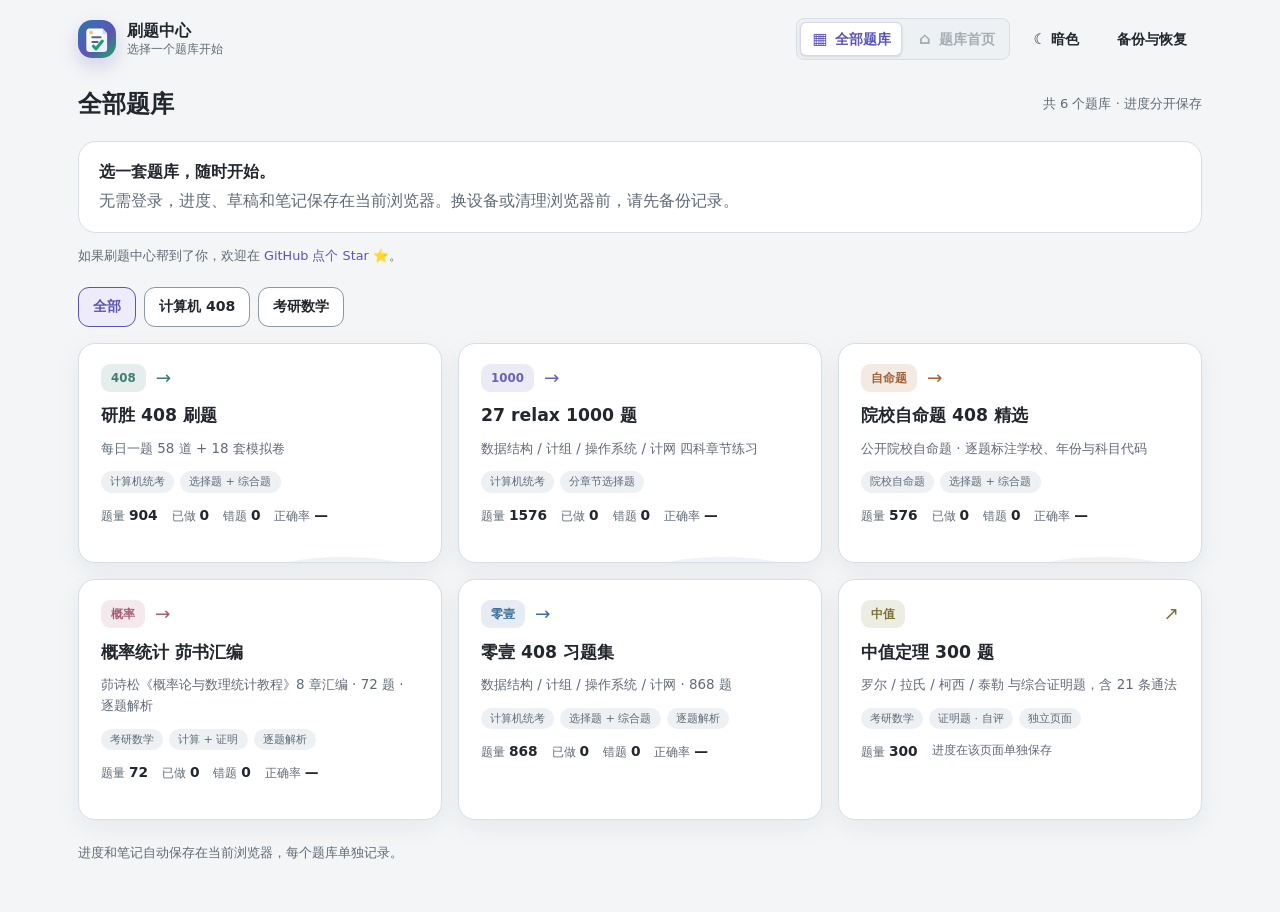
==== commit 63019575: "修复学习记录并发保存与AI异常，统一备份和在线导航" ====
--- a/index.html
+++ b/index.html
@@ -68,6 +68,7 @@
           <button type="button" class="btn btn-ghost" id="btn-theme" aria-pressed="false">
             ☾ 暗色
           </button>
+          <button type="button" class="btn btn-ghost" id="btn-backup">备份与恢复</button>
           <button type="button" class="btn btn-ghost hidden" id="btn-reset" title="清空当前题库的本地进度">
             清空进度
           </button>
@@ -90,10 +91,23 @@
             <h2 id="banks-title" tabindex="-1">全部题库</h2>
             <span class="page-title-note" id="banks-note"></span>
           </div>
+          <div class="welcome-guide">
+            <p><strong>选一套题库，随时开始。</strong>无需登录，进度、草稿和笔记保存在当前浏览器。换设备或清理浏览器前，请先备份记录。</p>
+            <button type="button" class="btn btn-primary" id="btn-resume-bank" hidden>继续上次</button>
+          </div>
           <p class="bank-tip star-request">
             如果刷题中心帮到了你，欢迎在
             <a href="https://github.com/Hokkaidoooo/quiz-hub" target="_blank" rel="noopener noreferrer">GitHub 点个 Star ⭐</a>。
           </p>
+          <div class="bank-filters" id="bank-filters" role="group" aria-label="按学科选择题库">
+            <button type="button" class="btn" data-bank-filter="all" aria-pressed="true">全部</button>
+            <button type="button" class="btn" data-bank-filter="computer" aria-pressed="false">计算机 408</button>
+            <button type="button" class="btn" data-bank-filter="math" aria-pressed="false">考研数学</button>
+          </div>
+          <div class="bank-load-error" id="bank-load-error" hidden role="status">
+            <span>题库未能载入，可以重试或选择其他题库。</span>
+            <button type="button" class="btn" id="btn-retry-load">重试载入</button>
+          </div>
           <div class="bank-grid" id="bank-grid"></div>
           <p class="bank-tip">
             进度和笔记自动保存在当前浏览器，每个题库单独记录。
@@ -173,6 +187,10 @@
               <div class="quiz-progress-text" id="quiz-progress-text"></div>
             </div>
             <div class="quiz-source hidden" id="quiz-source"></div>
+            <div class="question-links">
+              <button type="button" class="btn btn-ghost" id="btn-copy-link">复制题目链接</button>
+              <button type="button" class="btn btn-ghost" id="btn-report">题目纠错</button>
+            </div>
           </div>
 
           <div class="card quiz-card">
@@ -454,12 +472,34 @@
 
     <div class="toast" id="toast" role="status" aria-live="polite" aria-atomic="true"></div>
 
+    <dialog class="utility-dialog" id="share-dialog" aria-labelledby="share-title">
+      <h2 id="share-title">题目链接</h2>
+      <p>浏览器未允许自动复制，请选中下方链接后复制。</p>
+      <label class="visually-hidden" for="share-url">题目链接</label>
+      <input id="share-url" type="text" readonly />
+      <form method="dialog"><button class="btn" type="submit">关闭</button></form>
+    </dialog>
+    <dialog class="utility-dialog" id="report-dialog" aria-labelledby="report-title">
+      <h2 id="report-title">题目纠错</h2>
+      <p>反馈会带上题库、题号和链接。请在 GitHub 页面填写问题描述与依据后提交。</p>
+      <label for="report-preview">将带入反馈的内容</label>
+      <textarea id="report-preview" rows="8" readonly></textarea>
+      <div class="utility-dialog-actions">
+        <form method="dialog"><button class="btn" type="submit">取消</button></form>
+        <a class="btn btn-primary" id="report-link" target="_blank" rel="noopener noreferrer">前往 GitHub 填写反馈</a>
+      </div>
+    </dialog>
+
     <script src="banks.js"></script>
     <script defer src="vendor/katex/katex.min.js"></script>
     <script defer src="vendor/katex/contrib/auto-render.min.js"></script>
     <script defer src="vendor/marked/marked.umd.js"></script>
     <script defer src="vendor/dompurify/purify.min.js"></script>
+    <script defer src="record-schema.js"></script>
+    <script defer src="storage.js"></script>
+    <script defer src="ai-client.js"></script>
     <script defer src="ai.js"></script>
+    <script defer src="backup.js"></script>
     <script defer src="app.js"></script>
   </body>
 </html>
--- a/style.css
+++ b/style.css
@@ -44,6 +44,41 @@
   --session-soft: var(--primary-soft);
 }
 
+.welcome-guide {
+  display: flex;
+  gap: 18px;
+  align-items: center;
+  justify-content: space-between;
+  padding: 18px 20px;
+  border: 1px solid var(--border);
+  border-radius: var(--radius);
+  background: var(--card);
+  margin-bottom: 16px;
+}
+.welcome-guide p { margin: 0; color: var(--muted); }
+.welcome-guide strong { color: var(--text); display: block; margin-bottom: 4px; }
+.welcome-guide .btn { flex: 0 0 auto; }
+.bank-filters, .question-links, .utility-dialog-actions { display: flex; flex-wrap: wrap; gap: 8px; }
+.bank-filters { margin: 20px 0 16px; }
+.bank-filters [aria-pressed="true"] { background: var(--primary-soft); color: var(--primary); border-color: var(--primary); }
+.bank-load-error { margin: 14px 0; padding: 14px; background: var(--warning-bg); color: var(--warning-text); border-radius: 12px; }
+.bank-load-error:not([hidden]) { display: flex; align-items: center; gap: 12px; justify-content: space-between; }
+.question-links { justify-content: flex-end; margin: 8px 0 0; }
+.question-links .btn { font-size: .8rem; min-height: 36px; }
+.draft-status { margin: 8px 0 0; font-size: .8rem; color: var(--muted); }
+.utility-dialog { width: min(560px, calc(100vw - 32px)); max-height: calc(100dvh - 48px); overflow: auto; padding: 24px; border: 1px solid var(--border); border-radius: 18px; color: var(--text); background: var(--card); box-shadow: var(--shadow); }
+.utility-dialog::backdrop { background: rgba(15, 20, 30, .5); }
+.utility-dialog h2 { margin-top: 0; font-size: 1.2rem; }
+.utility-dialog p { color: var(--muted); }
+.utility-dialog input, .utility-dialog textarea { width: 100%; color: var(--text); background: var(--surface-subtle); border: 1px solid var(--control-border); border-radius: 10px; padding: 12px; margin: 8px 0 16px; }
+.utility-dialog-actions { justify-content: flex-end; }
+.utility-dialog-actions form { margin: 0; }
+@media (max-width: 560px) {
+  .welcome-guide { align-items: stretch; flex-direction: column; padding: 16px; }
+  .bank-load-error:not([hidden]) { align-items: stretch; flex-direction: column; }
+  .question-links { justify-content: flex-start; }
+}
+
 html[data-theme="dark"] {
   color-scheme: dark;
   --bg: #15181b;
@@ -89,6 +124,8 @@
   box-sizing: border-box;
 }
 
+[hidden] { display: none !important; }
+
 html {
   width: 100%;
   max-width: 100%;
